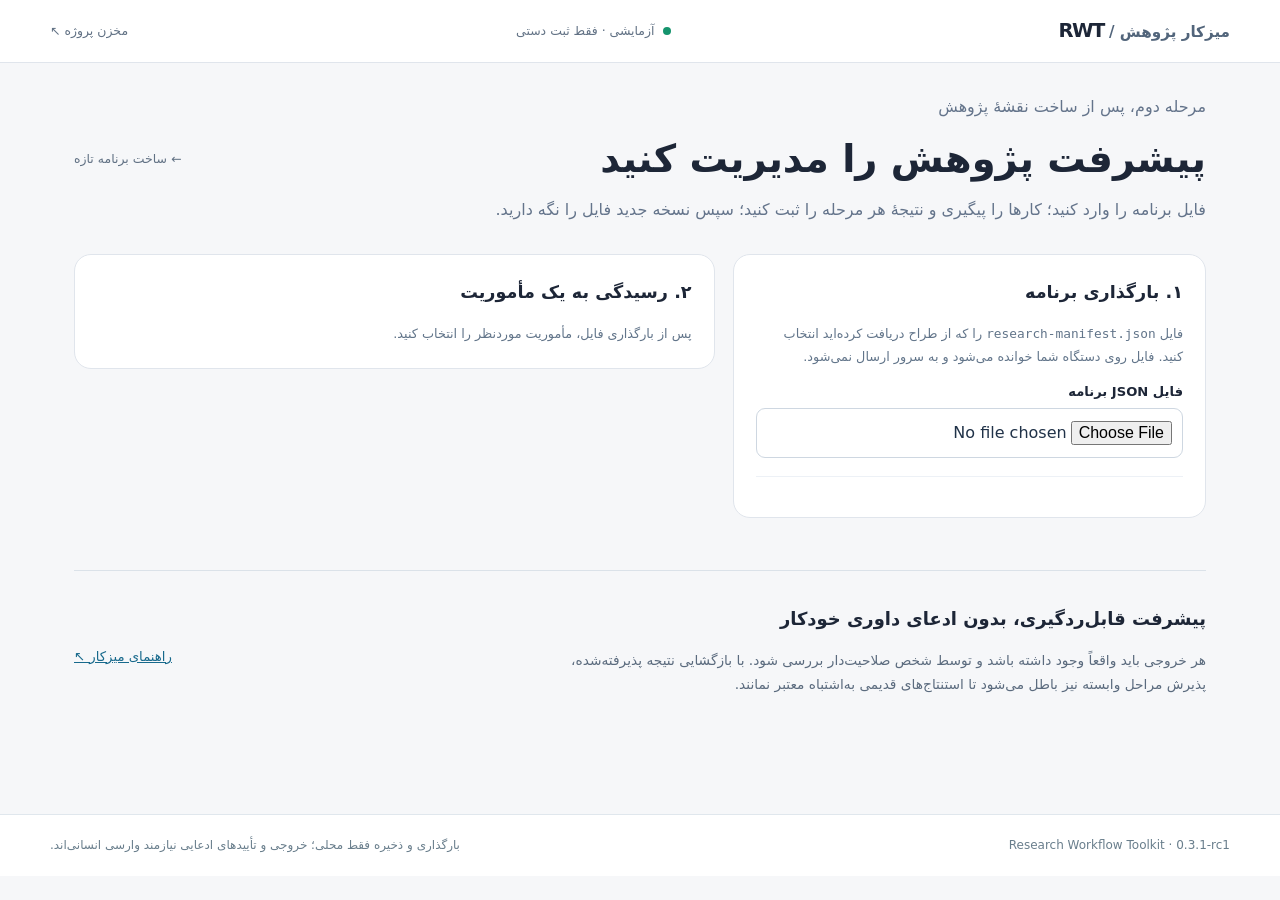
==== docs/run.html @ 470044f8 "feat: add offline research progress workbench with guarded human approval and resume" ====
<!doctype html>
<html lang="fa" dir="rtl"><head><meta charset="utf-8"><meta name="viewport" content="width=device-width, initial-scale=1">
<title>میزکار اجرای پژوهش — Research Workflow Toolkit</title>
<link rel="stylesheet" href="./studio.css"><style>
.runhead{display:flex;justify-content:space-between;align-items:center;gap:16px;margin:26px 0}.runhead h1{font-size:clamp(1.7rem,3vw,2.5rem);margin:0}.runhead p{color:#64748b;margin:4px 0}.runlayout{display:grid;grid-template-columns:minmax(260px,.85fr) minmax(320px,1.15fr);gap:18px;align-items:start}.run-card{background:white;border:1px solid #e0e5ec;border-radius:17px;padding:22px}.run-card h2{margin:0 0 15px;font-size:1.1rem}.run-card h3{font-size:.96rem}.run-card label{display:block;font-weight:600;font-size:.82rem;margin:13px 0 4px}.run-card input[type=text],.run-card textarea,.run-card input[type=file],.run-card select{width:100%;border:1px solid #ced7e1;border-radius:9px;background:white;padding:10px;color:#203248;font:inherit}.run-card textarea{min-height:80px;resize:vertical}.run-card input[type=checkbox]{accent-color:#116d8c}.run-card button{padding:9px 12px;border-radius:9px;border:1px solid #aac2d4;background:#f1f8fb;color:#22526e;font-weight:bold}.run-card button.primary{background:#155577;color:#fff;border:0;width:auto}.run-card button:disabled{opacity:.48;cursor:not-allowed}.job{padding:12px;border:1px solid #e1e7ee;border-radius:11px;margin:8px 0;text-align:right;width:100%;background:#fff}.job.active{border-color:#2e8bad;background:#edf7fa}.job .meta{display:block;color:#78889b;font-size:.75rem}.run-row{display:flex;flex-wrap:wrap;gap:9px;margin-top:13px}.run-stats{display:flex;gap:8px;flex-wrap:wrap}.run-stats span{background:#eaf2f5;border-radius:8px;padding:5px 11px;font-size:.79rem}.run-notice{background:#fff7e5;color:#705119;border:1px solid #e6cf94;border-radius:10px;padding:11px;font-size:.8rem}.run-feedback{min-height:27px;font-size:.83rem;color:#375b75}.run-form[hidden],.run-card[hidden],section[hidden],div[hidden]{display:none!important}#run-list{max-height:460px;overflow:auto}.run-card pre{max-height:220px}.runsep{height:1px;background:#edf1f6;border:0;margin:18px 0}#taskdetails p{font-size:.84rem}.run-help{font-size:.8rem;color:#62758a}.status-text{font-weight:700;color:#195b75}.run-error{background:#fee;border:1px solid #d88;color:#912828;padding:10px;border-radius:9px;font-size:.82rem}footer{margin-top:40px}@media(max-width:790px){.runlayout{grid-template-columns:1fr}.run-card{padding:17px}.runhead{display:block}}
</style></head><body><a class="skip" href="#run-main">رفتن به میزکار</a>
<header class="topbar"><a class="brand" href="./index.html">RWT<span> / میزکار پژوهش</span></a><span class="status"><span class="dot"></span> آزمایشی · فقط ثبت دستی</span><a href="https://github.com/davidcohen24787-ai/research-workflow-toolkit-fa" class="toplink">مخزن پروژه ↖</a></header>
<main id="run-main"><div class="runhead"><div><p>مرحله دوم، پس از ساخت نقشهٔ پژوهش</p><h1>پیشرفت پژوهش را مدیریت کنید</h1><p>فایل برنامه را وارد کنید؛ کارها را پیگیری و نتیجهٔ هر مرحله را ثبت کنید؛ سپس نسخه جدید فایل را نگه دارید.</p></div><a class="toplink" href="./index.html">← ساخت برنامه تازه</a></div>
<div class="runlayout"><div class="run-card"><h2>۱. بارگذاری برنامه</h2><p class="run-help">فایل <code>research-manifest.json</code> را که از طراح دریافت کرده‌اید انتخاب کنید. فایل روی دستگاه شما خوانده می‌شود و به سرور ارسال نمی‌شود.</p><label for="manifest-file">فایل JSON برنامه</label><input type="file" id="manifest-file" accept=".json,application/json"><div id="run-error" role="alert" class="run-error" hidden></div>
<hr class="runsep"><div id="run-board" hidden><h3 id="project-title"></h3><div id="run-stats" class="run-stats"></div><p class="run-notice">پذیرش ثبت‌شده در این صفحه، اظهار پژوهشگر است؛ سامانه صحت علمی شاهد را به‌طور مستقل تأیید نمی‌کند. برای ادامه در مراجعه بعدی، فایل وضعیت را دریافت و محفوظ نگه دارید.</p><div class="run-row"><button id="download-progress" class="primary">دریافت فایل وضعیت جدید</button></div><h3>مأموریت‌ها</h3><div id="run-list" aria-label="فهرست مأموریت‌ها"></div></div></div>
<div class="run-card" id="taskcard"><h2>۲. رسیدگی به یک مأموریت</h2><div id="run-intro" class="run-help">پس از بارگذاری فایل، مأموریت موردنظر را انتخاب کنید.</div><section id="taskdetails" hidden><h3 id="jobtitle"></h3><p id="jobstatus"></p><p id="jobdeps"></p><p id="joboutput"></p><div class="run-row"><button id="copy-prompt">کپی دستور این مأموریت</button><button id="save-prompt">دریافت دستور Markdown</button></div><pre id="jobprompt" tabindex="0"></pre><hr class="runsep">
<div class="run-row"><button id="start">آغاز مأموریت</button><button id="reopen">بازگشایی نتیجه پذیرفته‌شده</button></div>
<div id="submit-form" class="run-form" hidden><h3>ثبت خروجی برای ارزیابی</h3><label for="artifact">نام فایل یا نشانی خروجی</label><input id="artifact" type="text" maxlength="800" placeholder="مثلاً: evidence/W05-matrix.md"><label for="submitted-note">توضیح خروجی و محدودیت‌ها</label><textarea id="submitted-note" maxlength="1000"></textarea><div class="run-row"><button id="submit">ارسال برای ارزیابی</button></div></div>
<div id="review-form" class="run-form" hidden><h3>بررسی و تصمیم</h3><label for="reviewer">نام یا شناسه فرد ارزیاب</label><input id="reviewer" type="text" maxlength="120"><label for="review-note">دلیل علمی پذیرش، همراه محدودیت‌ها</label><textarea id="review-note" maxlength="1000"></textarea><label id="humanrow" hidden><input id="human-confirm" type="checkbox"> من، به‌عنوان پژوهشگر مسئول، این تصمیم را صریحاً تأیید می‌کنم.</label><div class="run-row"><button id="accept" class="primary">ثبت پذیرش</button><button id="revise">بازگرداندن برای اصلاح</button></div></div>
<div id="block-form" class="run-form"><label for="reason">علت توقف یا اصلاح (برای بازگرداندن/مسدودسازی)</label><textarea id="reason" maxlength="1000" placeholder="توضیح دقیق مانع یا ایراد"></textarea><div class="run-row"><button id="block">ثبت مانع واقعی</button></div></div><p class="run-feedback" id="run-feedback" role="status" aria-live="polite"></p></section></div></div>
<section class="ethos"><div><h2>پیشرفت قابل‌ردگیری، بدون ادعای داوری خودکار</h2><p>هر خروجی باید واقعاً وجود داشته باشد و توسط شخص صلاحیت‌دار بررسی شود. با بازگشایی نتیجه پذیرفته‌شده، پذیرش مراحل وابسته نیز باطل می‌شود تا استنتاج‌های قدیمی به‌اشتباه معتبر نمانند.</p></div><a href="https://github.com/davidcohen24787-ai/research-workflow-toolkit-fa/blob/main/docs/12-run-workbench.md">راهنمای میزکار ↖</a></section></main>
<footer><span>Research Workflow Toolkit · 0.3.1-rc1</span><span>بارگذاری و ذخیره فقط محلی؛ خروجی و تأییدهای ادعایی نیازمند وارسی انسانی‌اند.</span></footer>
<script src="./run-engine.js"></script><script src="./run-app.js" defer></script></body></html>
---- docs/studio.css ----
:root{font-family:Tahoma,"Vazirmatn","Noto Sans Arabic",system-ui,sans-serif;color:#1d2637;background:#f6f7f9;font-synthesis:none}*{box-sizing:border-box}body{margin:0;line-height:1.75}button,input,select{font:inherit}button{cursor:pointer}a{color:inherit}button:focus-visible,input:focus-visible,select:focus-visible,a:focus-visible{outline:3px solid #f59e0b;outline-offset:3px}.skip{position:absolute;top:-100px;right:16px;background:#fff;padding:8px 12px;z-index:20}.skip:focus{top:16px}.topbar{display:flex;align-items:center;justify-content:space-between;gap:12px;padding:14px max(20px,calc((100vw - 1180px)/2));border-bottom:1px solid #e0e5ec;background:white}.brand{text-decoration:none;font-size:1.22rem;font-weight:900;direction:ltr;letter-spacing:-.08em}.brand span{letter-spacing:0;font-size:.95rem;color:#52657b}.status,.toplink{font-size:.78rem;color:#617184}.status{display:flex;align-items:center;gap:8px}.dot{display:inline-block;width:8px;height:8px;background:#15946d;border-radius:50%}.toplink{text-decoration:none}.toplink:hover{text-decoration:underline}main{max-width:1180px;margin:auto;padding:0 24px 64px}.hero{padding:64px 0 46px;max-width:840px}.eyebrow{font-size:.72rem;font-weight:bold;letter-spacing:.16em;color:#196b85;direction:ltr;text-align:right}.hero h1{font-weight:900;line-height:1.35;letter-spacing:-.045em;font-size:clamp(2.1rem,4.5vw,3.65rem);margin:16px 0}.hero h1 em{font-style:normal;color:#135a78}.hero p{color:#586579;max-width:640px;font-size:1.06rem;margin:0}.hero-pills{display:flex;gap:9px;flex-wrap:wrap;margin-top:25px}.hero-pills span{background:#e9eff4;color:#435970;padding:5px 13px;font-size:.8rem;border-radius:99px}.workspace{display:grid;grid-template-columns:minmax(360px,1fr) minmax(340px,1fr);gap:20px;align-items:start}.panel{background:#fff;border:1px solid #e0e5ec;border-radius:20px;padding:28px;box-shadow:0 6px 35px #213c6008}.panelhead{display:flex;align-items:flex-start;gap:14px;margin-bottom:30px}.step{display:grid;place-items:center;width:41px;height:41px;border:1px solid #c9dee8;border-radius:12px;color:#126078;font-weight:bold;flex-shrink:0}.panel h2{font-size:1.24rem;line-height:1.35;margin:0}.panelhead p{font-size:.82rem;margin:3px 0 0;color:#67778a}.config>label,fieldset legend{display:block;font-size:.86rem;font-weight:700;margin:22px 0 7px}.required{color:#697b8c;font-size:.75rem;font-weight:400}.config input[type=text],.config input#project,.config select{width:100%;background:#fcfdfe;border:1px solid #cbd5df;border-radius:11px;padding:13px 14px;min-height:50px;color:#203248}.hint{font-size:.79rem;color:#586b7d;line-height:1.8;padding:10px 2px;min-height:35px}fieldset{border:0;padding:0;margin:8px 0 0}.mode{display:flex;align-items:center;gap:14px;border:1px solid #dfe5eb;border-radius:12px;padding:10px 12px;margin:7px 0;cursor:pointer}.mode:has(input:checked){background:#edf7fa;border-color:#6dacc2}.mode input{accent-color:#136581;flex-shrink:0}.mode strong,.mode small{display:block}.mode strong{font-size:.84rem}.mode small{font-size:.74rem;color:#6e7b8d}.subhead{border-top:1px solid #edf0f3;margin-top:26px;padding-top:18px}.subhead h3,.results h3{font-size:1rem;margin:0}.subhead p{font-size:.78rem;color:#6d7c8e;margin:2px 0 13px}.stages{display:grid;gap:7px}.stage{display:flex;align-items:center;justify-content:space-between;gap:12px;border:1px solid #e9edf2;border-radius:10px;padding:9px 11px;font-size:.82rem}.stage-main{display:flex;align-items:center;gap:10px}.stage small{display:block;color:#8b6671}.stage input{accent-color:#136581}.stage label{cursor:pointer}.stage .fixed{color:#59788c;font-size:.69rem;white-space:nowrap}.stage .risk{font-size:.72rem;color:#915e37}.config-actions{margin-top:22px}.primary{width:100%;border:0;background:#174f6d;color:white;border-radius:11px;padding:13px 16px;font-weight:700;display:flex;justify-content:center;gap:20px;align-items:center}.primary:hover{background:#0a3f5a}.micro{font-size:.75rem;color:#718095;line-height:1.8;margin:9px 0 0}.empty{padding:100px 24px;text-align:center;color:#758495}.emptyicon{font-size:4rem;color:#b2c8d5}.empty h3{margin:8px 0;color:#435870}.empty p{font-size:.84rem}.metrics{display:grid;grid-template-columns:repeat(3,1fr);gap:10px;margin-bottom:18px}.metric{background:#f1f6f9;border-radius:12px;padding:15px 8px;text-align:center}.metric strong{display:block;font-size:1.55rem;color:#125778}.metric span{font-size:.7rem;color:#526a81}.notice{background:#fffaef;border:1px solid #f2e3b5;border-radius:12px;padding:14px;margin:15px 0 20px}.notice strong{font-size:.83rem;color:#85601e}.notice p{font-size:.75rem;color:#74613d;margin:4px 0 0}.timeline{margin:12px 0 22px;padding:0 22px 0 0}.timeline li{padding:5px 2px;font-size:.83rem;color:#4a5d70}.timeline li::marker{color:#1b6e87;font-weight:bold}pre{background:#0f2538;color:#e4f3ff;border-radius:11px;padding:16px;font-size:.78rem;line-height:1.9;max-height:265px;overflow:auto;white-space:pre-wrap;overflow-wrap:anywhere;text-align:right;direction:rtl;margin:12px 0}.actions{display:grid;grid-template-columns:repeat(2,minmax(0,1fr));gap:8px}.secondary{background:white;border:1px solid #b9cbd8;border-radius:9px;padding:10px 5px;font-size:.78rem;color:#225774;font-weight:bold}.secondary:hover{background:#eaf3f8}.error{margin-top:18px;padding:14px;background:#fff2f2;border:1px solid #e3a6a6;border-radius:10px;color:#9c3434;font-size:.86rem}.ethos{display:flex;justify-content:space-between;gap:25px;align-items:center;border-top:1px solid #dbe2e9;margin-top:52px;padding-top:32px}.ethos h2{font-size:1.12rem;margin:0}.ethos p{max-width:650px;font-size:.86rem;color:#5b6b7e}.ethos a{white-space:nowrap;font-size:.83rem;color:#17698c}footer{border-top:1px solid #e0e7ed;color:#697e8c;display:flex;gap:15px;justify-content:space-between;padding:20px max(24px,calc((100vw - 1180px)/2));font-size:.75rem;background:white}@media(max-width:800px){.workspace{grid-template-columns:1fr}.hero{padding-top:40px}.topbar{flex-wrap:wrap}.ethos{display:block}footer{display:block}.panel{padding:20px}}@media(max-width:460px){main{padding:0 14px 36px}.panel{padding:17px}.topbar{padding:12px 14px}.status{order:3;width:100%}.hero h1{font-size:2rem}.actions{grid-template-columns:1fr}}
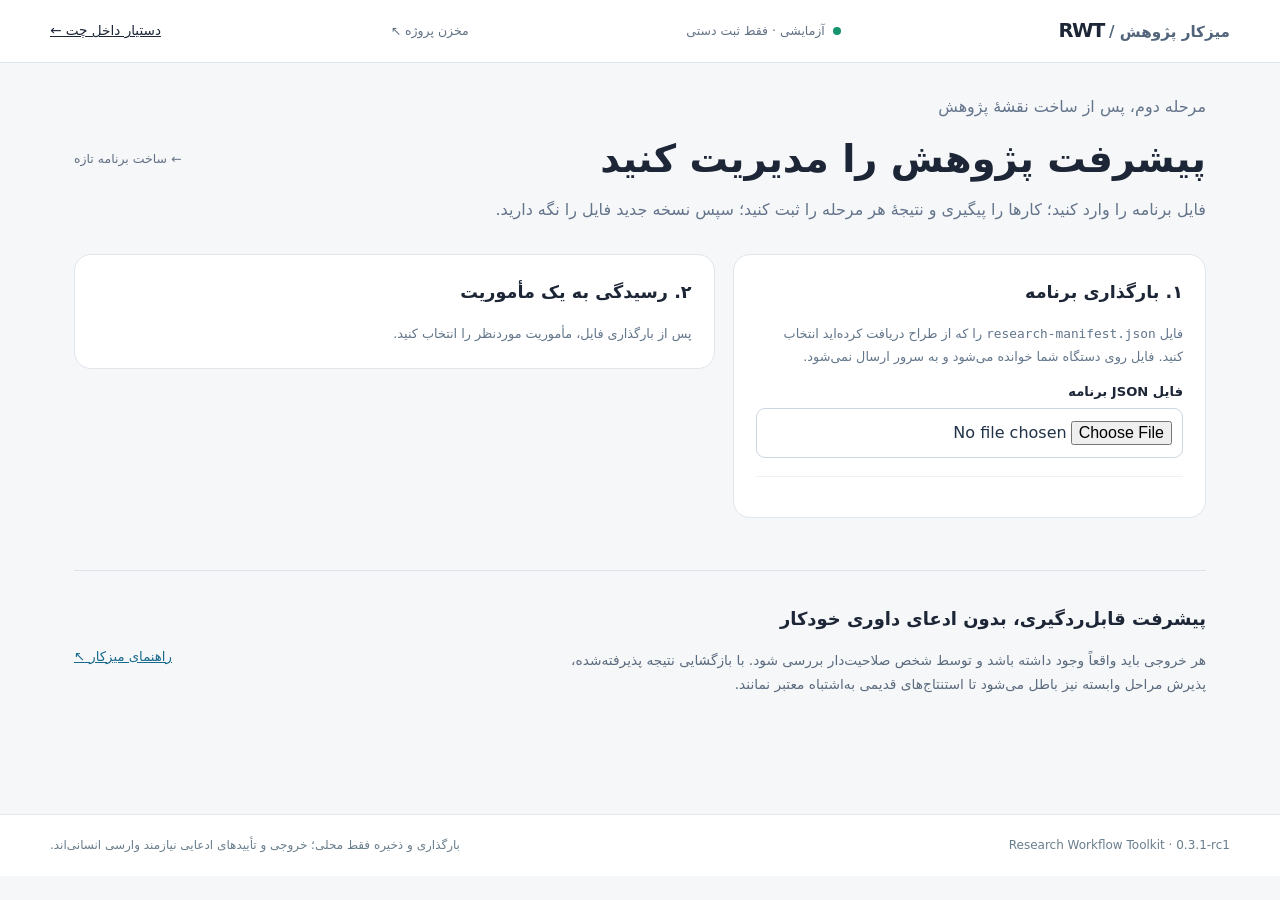
==== commit cb1c81a8: "feat: native ChatGPT Project and Gemini chat starter without paid model API" ====
--- a/docs/run.html
+++ b/docs/run.html
@@ -4,7 +4,7 @@
 <link rel="stylesheet" href="./studio.css"><style>
 .runhead{display:flex;justify-content:space-between;align-items:center;gap:16px;margin:26px 0}.runhead h1{font-size:clamp(1.7rem,3vw,2.5rem);margin:0}.runhead p{color:#64748b;margin:4px 0}.runlayout{display:grid;grid-template-columns:minmax(260px,.85fr) minmax(320px,1.15fr);gap:18px;align-items:start}.run-card{background:white;border:1px solid #e0e5ec;border-radius:17px;padding:22px}.run-card h2{margin:0 0 15px;font-size:1.1rem}.run-card h3{font-size:.96rem}.run-card label{display:block;font-weight:600;font-size:.82rem;margin:13px 0 4px}.run-card input[type=text],.run-card textarea,.run-card input[type=file],.run-card select{width:100%;border:1px solid #ced7e1;border-radius:9px;background:white;padding:10px;color:#203248;font:inherit}.run-card textarea{min-height:80px;resize:vertical}.run-card input[type=checkbox]{accent-color:#116d8c}.run-card button{padding:9px 12px;border-radius:9px;border:1px solid #aac2d4;background:#f1f8fb;color:#22526e;font-weight:bold}.run-card button.primary{background:#155577;color:#fff;border:0;width:auto}.run-card button:disabled{opacity:.48;cursor:not-allowed}.job{padding:12px;border:1px solid #e1e7ee;border-radius:11px;margin:8px 0;text-align:right;width:100%;background:#fff}.job.active{border-color:#2e8bad;background:#edf7fa}.job .meta{display:block;color:#78889b;font-size:.75rem}.run-row{display:flex;flex-wrap:wrap;gap:9px;margin-top:13px}.run-stats{display:flex;gap:8px;flex-wrap:wrap}.run-stats span{background:#eaf2f5;border-radius:8px;padding:5px 11px;font-size:.79rem}.run-notice{background:#fff7e5;color:#705119;border:1px solid #e6cf94;border-radius:10px;padding:11px;font-size:.8rem}.run-feedback{min-height:27px;font-size:.83rem;color:#375b75}.run-form[hidden],.run-card[hidden],section[hidden],div[hidden]{display:none!important}#run-list{max-height:460px;overflow:auto}.run-card pre{max-height:220px}.runsep{height:1px;background:#edf1f6;border:0;margin:18px 0}#taskdetails p{font-size:.84rem}.run-help{font-size:.8rem;color:#62758a}.status-text{font-weight:700;color:#195b75}.run-error{background:#fee;border:1px solid #d88;color:#912828;padding:10px;border-radius:9px;font-size:.82rem}footer{margin-top:40px}@media(max-width:790px){.runlayout{grid-template-columns:1fr}.run-card{padding:17px}.runhead{display:block}}
 </style></head><body><a class="skip" href="#run-main">رفتن به میزکار</a>
-<header class="topbar"><a class="brand" href="./index.html">RWT<span> / میزکار پژوهش</span></a><span class="status"><span class="dot"></span> آزمایشی · فقط ثبت دستی</span><a href="https://github.com/davidcohen24787-ai/research-workflow-toolkit-fa" class="toplink">مخزن پروژه ↖</a></header>
+<header class="topbar"><a class="brand" href="./index.html">RWT<span> / میزکار پژوهش</span></a><span class="status"><span class="dot"></span> آزمایشی · فقط ثبت دستی</span><a href="https://github.com/davidcohen24787-ai/research-workflow-toolkit-fa" class="toplink">مخزن پروژه ↖</a><a href="./chat.html" style="margin-right:12px;font-size:.85rem">دستیار داخل چت ←</a></header>
 <main id="run-main"><div class="runhead"><div><p>مرحله دوم، پس از ساخت نقشهٔ پژوهش</p><h1>پیشرفت پژوهش را مدیریت کنید</h1><p>فایل برنامه را وارد کنید؛ کارها را پیگیری و نتیجهٔ هر مرحله را ثبت کنید؛ سپس نسخه جدید فایل را نگه دارید.</p></div><a class="toplink" href="./index.html">← ساخت برنامه تازه</a></div>
 <div class="runlayout"><div class="run-card"><h2>۱. بارگذاری برنامه</h2><p class="run-help">فایل <code>research-manifest.json</code> را که از طراح دریافت کرده‌اید انتخاب کنید. فایل روی دستگاه شما خوانده می‌شود و به سرور ارسال نمی‌شود.</p><label for="manifest-file">فایل JSON برنامه</label><input type="file" id="manifest-file" accept=".json,application/json"><div id="run-error" role="alert" class="run-error" hidden></div>
 <hr class="runsep"><div id="run-board" hidden><h3 id="project-title"></h3><div id="run-stats" class="run-stats"></div><p class="run-notice">پذیرش ثبت‌شده در این صفحه، اظهار پژوهشگر است؛ سامانه صحت علمی شاهد را به‌طور مستقل تأیید نمی‌کند. برای ادامه در مراجعه بعدی، فایل وضعیت را دریافت و محفوظ نگه دارید.</p><div class="run-row"><button id="download-progress" class="primary">دریافت فایل وضعیت جدید</button></div><h3>مأموریت‌ها</h3><div id="run-list" aria-label="فهرست مأموریت‌ها"></div></div></div>
